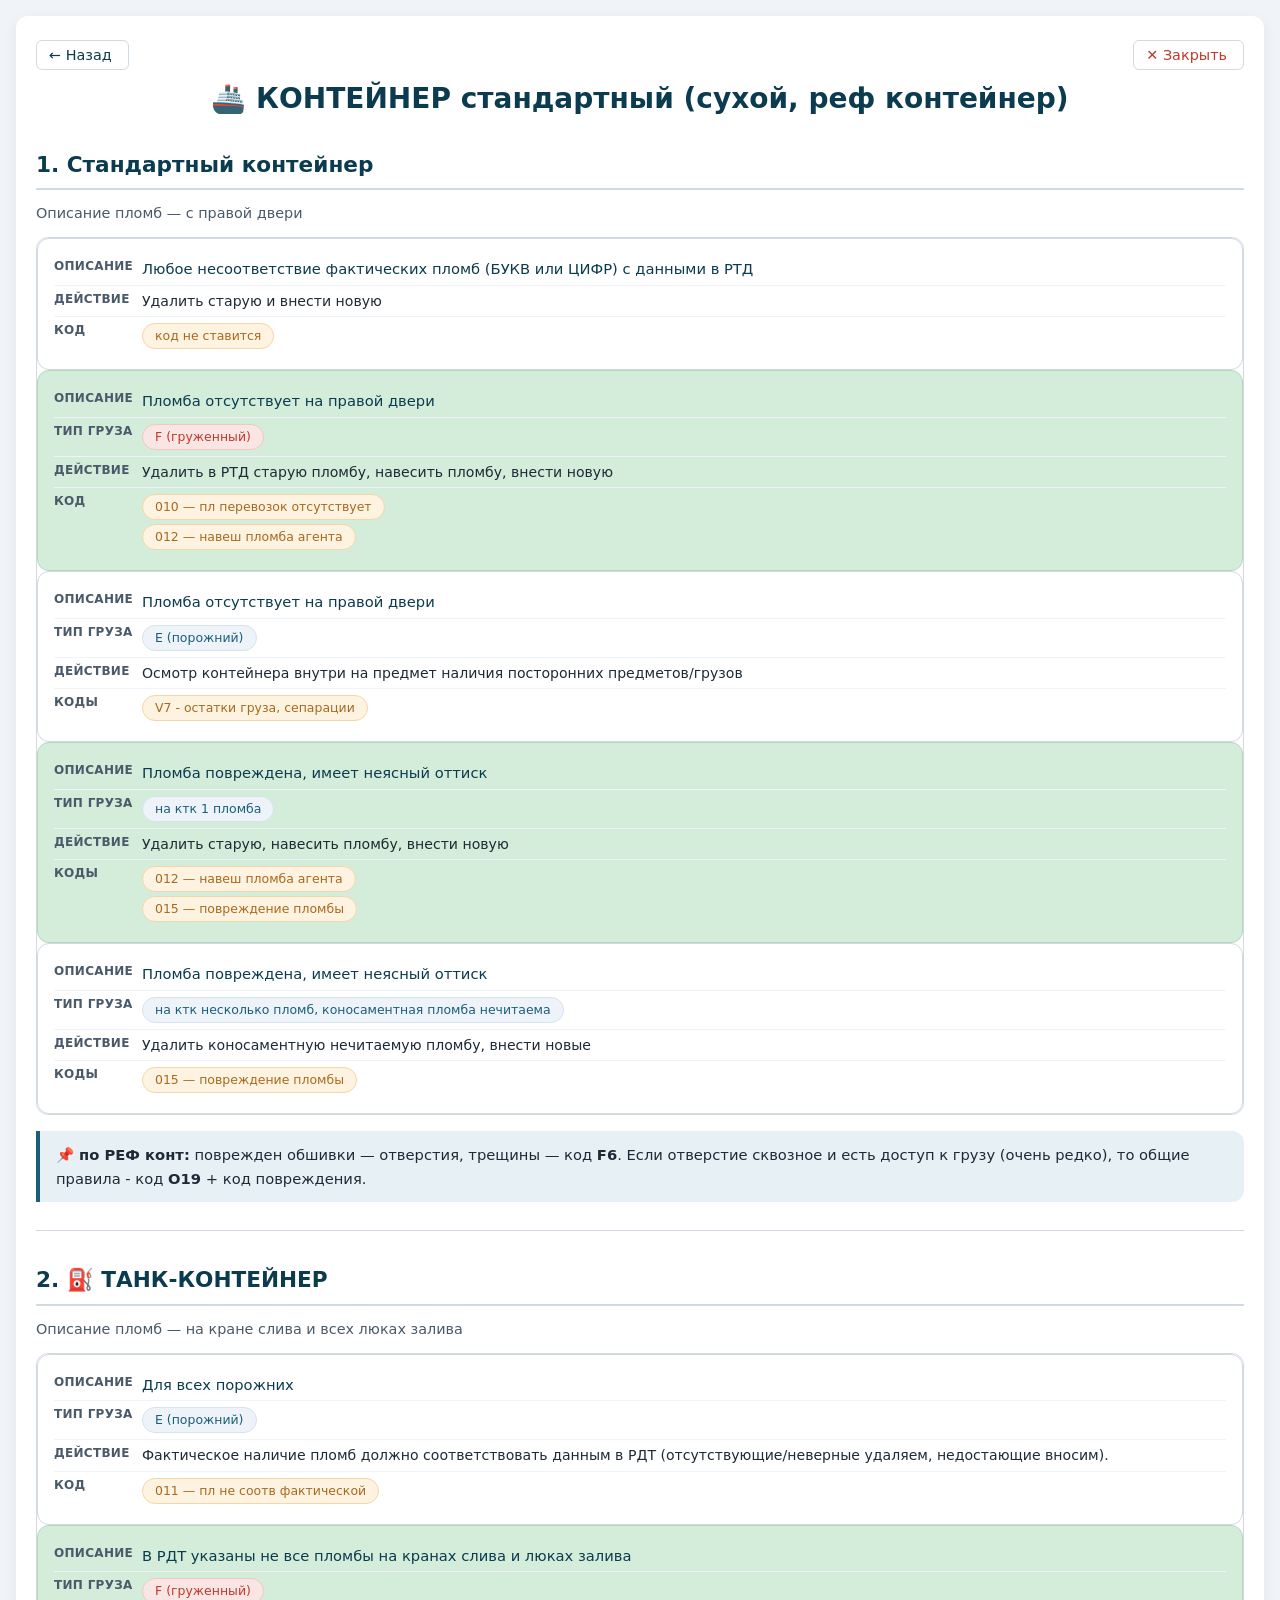
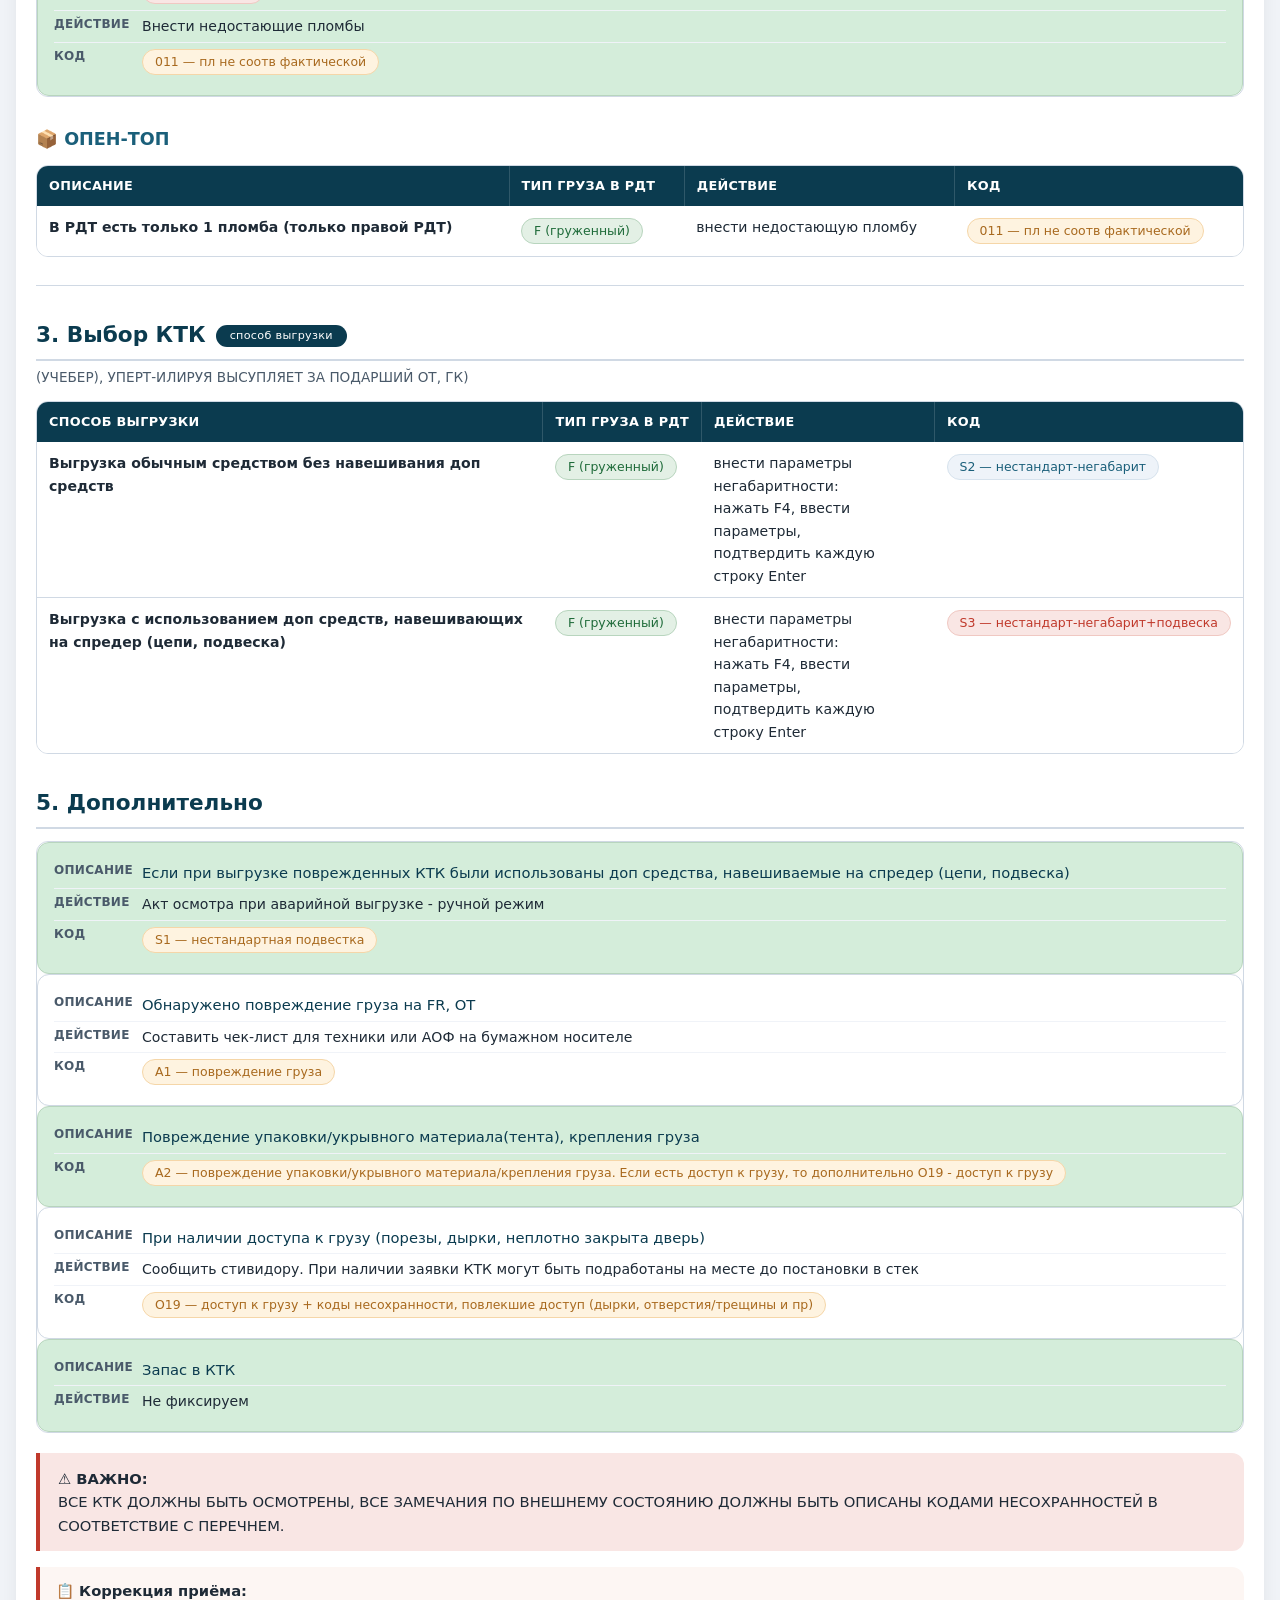
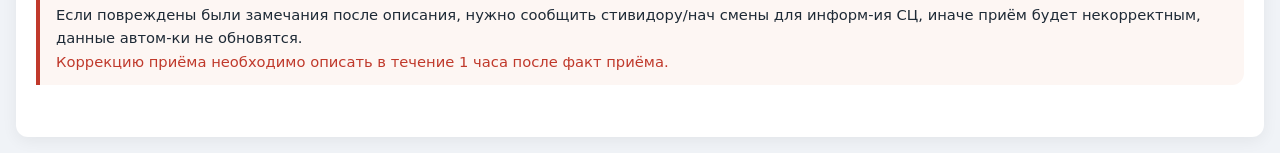
==== ktk_standart.html @ fd85969e "Add files via upload" ====
<!DOCTYPE html>
<html lang="ru">
<head>
    <meta charset="UTF-8" />
    <meta name="viewport" content="width=device-width, initial-scale=1.0, maximum-scale=5.0" />
    <title>Контейнер — проверка и описание</title>
    <style>
        :root {
            --primary: #0b3b4f;
            --primary-light: #1a5f7a;
            --primary-lighter: #e6f0f5;
            --accent: #c0392b;
            --accent-light: #f9e6e4;
            --bg: #f0f3f7;
            --card-bg: #ffffff;
            --text: #1e2a36;
            --text-muted: #4a5a6a;
            --border: #d0d9e4;
            --shadow: 0 4px 16px rgba(0, 0, 0, 0.06);
            --radius: 12px;
            --font: system-ui, -apple-system, 'Segoe UI', Roboto, 'Helvetica Neue', sans-serif;
        }

        * { box-sizing: border-box; margin: 0; padding: 0; }
        html { font-size: 16px; -webkit-text-size-adjust: 100%; }
        body {
            font-family: var(--font);
            background: var(--bg);
            color: var(--text);
            padding: 16px;
            line-height: 1.6;
            min-height: 100vh;
            display: flex;
            flex-direction: column;
            align-items: center;
        }
        .page {
            max-width: 1280px;
            width: 100%;
            background: var(--card-bg);
            border-radius: var(--radius);
            box-shadow: var(--shadow);
            padding: 24px 20px 32px;
            position: relative;
        }

        /* ===== Добавлено: стили для верхней панели с кнопками ===== */
        .top-bar {
            display: flex;
            justify-content: space-between;
            align-items: center;
            margin-bottom: 12px;
        }
        .top-bar .nav-button {
            display: inline-flex;
            align-items: center;
            gap: 6px;
            background: none;
            border: 1px solid var(--border);
            border-radius: 6px;
            padding: 6px 16px 6px 12px;
            cursor: pointer;
            font-size: 0.9rem;
            font-weight: 500;
            color: var(--primary);
            transition: background 0.2s, border-color 0.2s;
            text-decoration: none;
            font-family: var(--font);
        }
        .top-bar .nav-button:hover {
            background: var(--primary-lighter);
            border-color: var(--primary-light);
        }
        .top-bar .nav-button:active {
            background: #d0e0ea;
        }
        .top-bar .nav-button.close-btn {
            color: var(--accent);
        }
        .top-bar .nav-button.close-btn:hover {
            background: var(--accent-light);
            border-color: var(--accent);
        }
        /* ===== Конец добавленного ===== */

        h1 {
            font-size: 1.75rem;
            font-weight: 700;
            color: var(--primary);
            margin: 0 0 4px 0;
            line-height: 1.2;
        }
        .subhead {
            font-size: 0.95rem;
            color: var(--text-muted);
            border-bottom: 2px solid var(--border);
            padding-bottom: 14px;
            margin-bottom: 24px;
            display: flex;
            flex-wrap: wrap;
            justify-content: space-between;
            align-items: center;
            gap: 8px;
        }
        .subhead small {
            font-size: 0.8rem;
            background: var(--primary-lighter);
            padding: 4px 14px;
            border-radius: 20px;
            color: var(--primary-light);
            font-weight: 500;
        }
        h2 {
            font-size: 1.35rem;
            font-weight: 600;
            color: var(--primary);
            margin: 32px 0 12px 0;
            padding-bottom: 6px;
            border-bottom: 2px solid var(--border);
            display: flex;
            align-items: center;
            gap: 10px;
            flex-wrap: wrap;
        }
        h2 .badge {
            font-size: 0.7rem;
            font-weight: 500;
            background: var(--primary);
            color: #fff;
            padding: 2px 14px;
            border-radius: 30px;
            letter-spacing: 0.3px;
        }
        h3 {
            font-size: 1.1rem;
            font-weight: 600;
            color: var(--primary-light);
            margin: 24px 0 10px 0;
        }
        .note-block {
            background: var(--primary-lighter);
            border-left: 4px solid var(--primary-light);
            padding: 12px 16px;
            border-radius: 0 var(--radius) var(--radius) 0;
            margin: 16px 0 20px 0;
            font-size: 0.92rem;
        }
        .alert-block {
            background: var(--accent-light);
            border-left: 4px solid var(--accent);
            padding: 14px 18px;
            border-radius: 0 var(--radius) var(--radius) 0;
            margin: 20px 0 8px 0;
            font-size: 0.92rem;
        }
        .table-wrap {
            overflow-x: auto;
            margin: 12px 0 8px 0;
            border-radius: var(--radius);
            border: 1px solid var(--border);
            background: #fff;
        }
        table {
            width: 100%;
            border-collapse: collapse;
            font-size: 0.88rem;
            min-width: 600px;
        }
        thead th {
            background: var(--primary);
            color: #fff;
            font-weight: 600;
            padding: 10px 12px;
            text-align: left;
            white-space: nowrap;
            font-size: 0.8rem;
            letter-spacing: 0.3px;
            text-transform: uppercase;
        }
        thead th:not(:last-child) {
            border-right: 1px solid rgba(255,255,255,0.15);
        }
        tbody td {
            padding: 10px 12px;
            border-bottom: 1px solid var(--border);
            vertical-align: top;
            background: #fff;
        }
        tbody tr:last-child td { border-bottom: none; }
        tbody tr:hover td { background: #f8faff; }

        /* Выделение строки */
        tbody tr.row-yellow td {
            background-color: #ffebb8;
        }
        tbody tr.row-yellow:hover td {
            background-color: #ffebb8;
        }
		
		/* Выделение строки */
        tbody tr.row-red td {
            background-color: #AFEEEE;
        }
        tbody tr.row-red:hover td {
            background-color: #AFEEEE;
        }

        .code-tag {
            display: inline-block;
            background: #eef3f9;
            padding: 2px 12px;
            border-radius: 20px;
            font-size: 0.78rem;
            font-weight: 500;
            color: var(--primary-light);
            border: 1px solid #d6e2ed;
            margin: 2px 0;
            white-space: nowrap;
        }
        .code-tag.warn {
            background: #fef3e0;
            border-color: #f5d6a8;
            color: #a8691e;
        }
        .code-tag.danger {
            background: var(--accent-light);
            border-color: #f0c8c2;
            color: var(--accent);
        }
        .code-tag.success {
            background: #e3f0e5;
            border-color: #b8d5be;
            color: #1f6b3a;
        }

        /* Мобильные карточки (скрыты на десктопе) */
        .mobile-cards {
            display: none;
            margin: 8px 0 12px 0;
            gap: 12px;
            flex-direction: column;
        }
        .mobile-card {
            background: #fff;
            border: 1px solid var(--border);
            border-radius: var(--radius);
            padding: 14px 16px;
            box-shadow: 0 2px 6px rgba(0,0,0,0.02);
        }
        .mobile-card .mc-row {
            display: flex;
            flex-wrap: wrap;
            padding: 4px 0;
            border-bottom: 1px solid #f0f3f8;
            gap: 4px 8px;
        }
        .mobile-card .mc-row:last-child { border-bottom: none; }
        .mobile-card .mc-label {
            font-weight: 600;
            font-size: 0.75rem;
            text-transform: uppercase;
            letter-spacing: 0.3px;
            color: var(--text-muted);
            min-width: 80px;
            flex-shrink: 0;
        }
        .mobile-card .mc-value {
            font-size: 0.88rem;
            color: var(--text);
            flex: 1;
        }
        .mobile-card .mc-value .code-tag {
            margin: 2px 0;
        }
        .mobile-card .mc-desc {
            font-weight: 500;
            color: var(--primary);
            font-size: 0.92rem;
        }

        /* Выделение карточки */
        .mobile-card.highlight-card {
            background-color: #d4edda;
            border-color: #b8d5be;
        }

        .checklist {
            list-style: none;
            padding: 0;
            margin: 12px 0 16px 0;
            display: flex;
            flex-direction: column;
            gap: 6px;
        }
        .checklist li {
            padding: 8px 14px 8px 36px;
            background: #f9fafc;
            border-radius: 8px;
            position: relative;
            border: 1px solid #edf0f5;
            font-size: 0.9rem;
        }
        .checklist li::before {
            content: "•";
            position: absolute;
            left: 14px;
            top: 8px;
            color: var(--primary-light);
            font-size: 1.2rem;
            font-weight: 700;
        }
        .checklist li .muted { color: var(--text-muted); font-size: 0.85rem; }
        .checklist li .highlight { background: #fef9e7; padding: 0 6px; border-radius: 4px; font-weight: 500; }

        .divider {
            height: 1px;
            background: var(--border);
            margin: 28px 0 18px 0;
        }
        .text-muted { color: var(--text-muted); }
        .text-sm { font-size: 0.85rem; }

        @media (max-width: 820px) {
            .page { padding: 16px 12px 24px; }
            h1 { font-size: 1.45rem; }
            h2 { font-size: 1.15rem; }
            h3 { font-size: 1rem; }
            .table-wrap { display: none; }
            .mobile-cards { display: flex; }
            .subhead { flex-direction: column; align-items: flex-start; }
            .subhead small { font-size: 0.7rem; }
            .top-bar .nav-button { font-size: 0.8rem; padding: 4px 12px 4px 10px; }
        }
        @media (max-width: 480px) {
            body { padding: 8px; }
            .page { padding: 12px 8px 18px; border-radius: 8px; }
            h1 { font-size: 1.2rem; }
            h2 { font-size: 1rem; }
            .mobile-card { padding: 12px; }
            .mobile-card .mc-label { min-width: 70px; font-size: 0.65rem; }
            .mobile-card .mc-value { font-size: 0.82rem; }
            .checklist li { font-size: 0.82rem; padding: 6px 10px 6px 30px; }
            .top-bar .nav-button { font-size: 0.7rem; padding: 3px 8px; }
        }
        @media (min-width: 821px) {
            .mobile-cards { display: none !important; }
            .table-wrap { display: block !important; }
        }
        @media print {
            body { background: #fff; padding: 0.2in; }
            .page { box-shadow: none; padding: 0; border-radius: 0; }
            .table-wrap { border: 1px solid #ccc; }
            thead th { background: #1a3a4a !important; color: #fff !important; -webkit-print-color-adjust: exact; print-color-adjust: exact; }
            tbody tr:hover td { background: #fff !important; }
            .mobile-cards { display: none !important; }
            .table-wrap { display: block !important; }
            .top-bar { display: none !important; } /* скрываем панель при печати */
        }
    </style>
</head>
<body>

<div class="page">

    <!-- ===== Добавлено: панель с кнопками "Назад" и "Закрыть" ===== -->
    <div class="top-bar">
        <button class="nav-button" onclick="history.back()" title="Вернуться на предыдущую страницу">
            ← Назад
        </button>
        <button class="nav-button close-btn" onclick="window.close()" title="Закрыть страницу">
            ✕ Закрыть
        </button>
    </div>

    <center><h1>🚢 КОНТЕЙНЕР стандартный (сухой, реф контейнер) <br /></h1></center>
    

    <!-- ===== 1. Стандартный контейнер ===== -->
    <h2>1. Стандартный контейнер </h2>
    <p style="font-size:0.9rem;color:var(--text-muted);margin-bottom:8px;">Описание пломб — с правой двери</p>	
    <div>
        <!-- Desktop Table -->
       		
		 <div class="table-wrap">
            <!-- Выделенная карточка -->
			<div class="mobile-card">
                <div class="mc-row"><span class="mc-label">Описание</span><span class="mc-value mc-desc">Любое несоответствие фактических пломб (БУКВ или ЦИФР) с данными в РТД</span></div>
                <div class="mc-row"><span class="mc-label">Действие</span><span class="mc-value">Удалить старую и внести новую</span></div>
                <div class="mc-row"><span class="mc-label">Код</span><span class="mc-value"><span class="code-tag warn">код не ставится</span></span></div>
            </div>
			
            <div class="mobile-card highlight-card">
                <div class="mc-row"><span class="mc-label">Описание</span><span class="mc-value mc-desc">Пломба отсутствует на правой двери</span></div>
                <div class="mc-row"><span class="mc-label">тип груза</span><span class="mc-value"><span class="code-tag danger">F (груженный)</span></span></div>
                <div class="mc-row"><span class="mc-label">Действие</span><span class="mc-value">Удалить в РТД старую пломбу, навесить пломбу, внести новую</span></div>
                <div class="mc-row"><span class="mc-label">Код</span><span class="mc-value"><span class="code-tag warn">010 — пл перевозок отсутствует</span><br /><span class="code-tag warn">012 — навеш пломба агента</span></span></div>
            </div>
			
            <div class="mobile-card">
                <div class="mc-row"><span class="mc-label">Описание</span><span class="mc-value mc-desc">Пломба отсутствует на правой двери</span></div>
                <div class="mc-row"><span class="mc-label">тип груза</span><span class="mc-value"><span class="code-tag">Е (порожний)</span></span></div>
                <div class="mc-row"><span class="mc-label">Действие</span><span class="mc-value">Осмотр контейнера внутри на предмет наличия посторонних предметов/грузов</span></div>
                <div class="mc-row"><span class="mc-label">Коды</span><span class="mc-value"><span class="code-tag warn">V7 - остатки груза, сепарации</span></span></div>
            </div>
			
            <div class="mobile-card highlight-card">
                <div class="mc-row"><span class="mc-label">Описание</span><span class="mc-value mc-desc">Пломба повреждена, имеет неясный оттиск</span></div>
                <div class="mc-row"><span class="mc-label">тип груза</span><span class="mc-value"><span class="code-tag">на ктк 1 пломба</span></span></div>
                <div class="mc-row"><span class="mc-label">Действие</span><span class="mc-value">Удалить старую, навесить пломбу, внести новую</span></div>
                <div class="mc-row"><span class="mc-label">Коды</span><span class="mc-value"><span class="code-tag warn">012 — навеш пломба агента</span><br /><span class="code-tag warn">015 — повреждение пломбы</span></span></div>
            </div>
			
			 <div class="mobile-card">
                <div class="mc-row"><span class="mc-label">Описание</span><span class="mc-value mc-desc">Пломба повреждена, имеет неясный оттиск</span></div>
                <div class="mc-row"><span class="mc-label">тип груза</span><span class="mc-value"><span class="code-tag">на ктк несколько пломб, коносаментная пломба нечитаема</span></span></div>
                <div class="mc-row"><span class="mc-label">Действие</span><span class="mc-value">Удалить коносаментную нечитаемую пломбу, внести новые</span></div>
                <div class="mc-row"><span class="mc-label">Коды</span><span class="mc-value"><span class="code-tag warn">015 — повреждение пломбы</span></span></div>
            </div>
        </div>
    

        <!-- Mobile Cards -->
        <div class="mobile-cards">
            <!-- Выделенная карточка -->
			<div class="mobile-card">
                <div class="mc-row"><span class="mc-label">Описание</span><span class="mc-value mc-desc">Любое несоответствие фактических пломб (БУКВ или ЦИФР) с данными в РТД</span></div>
                <div class="mc-row"><span class="mc-label">Действие</span><span class="mc-value">Удалить старую и внести новую</span></div>
                <div class="mc-row"><span class="mc-label">Код</span><span class="mc-value"><span class="code-tag warn">код не ставится</span></span></div>
            </div>
			
            <div class="mobile-card highlight-card">
                <div class="mc-row"><span class="mc-label">Описание</span><span class="mc-value mc-desc">Пломба отсутствует на правой двери</span></div>
                <div class="mc-row"><span class="mc-label">тип груза</span><span class="mc-value"><span class="code-tag danger">F (груженный)</span></span></div>
                <div class="mc-row"><span class="mc-label">Действие</span><span class="mc-value">Удалить в РТД старую пломбу, навесить пломбу, внести новую</span></div>
                <div class="mc-row"><span class="mc-label">Код</span><span class="mc-value"><span class="code-tag warn">010 — пл перевозок отсутствует</span><br /><span class="code-tag warn">012 — навеш пломба агента</span></span></div>
            </div>
			
            <div class="mobile-card">
                <div class="mc-row"><span class="mc-label">Описание</span><span class="mc-value mc-desc">Пломба отсутствует на правой двери</span></div>
                <div class="mc-row"><span class="mc-label">тип груза</span><span class="mc-value"><span class="code-tag">Е (порожний)</span></span></div>
                <div class="mc-row"><span class="mc-label">Действие</span><span class="mc-value">Осмотр контейнера внутри на предмет наличия посторонних предметов/грузов</span></div>
                <div class="mc-row"><span class="mc-label">Коды</span><span class="mc-value"><span class="code-tag warn">V7 - остатки груза, сепарации</span></span></div>
            </div>
			
            <div class="mobile-card highlight-card">
                <div class="mc-row"><span class="mc-label">Описание</span><span class="mc-value mc-desc">Пломба повреждена, имеет неясный оттиск</span></div>
                <div class="mc-row"><span class="mc-label">тип груза</span><span class="mc-value"><span class="code-tag">на ктк 1 пломба</span></span></div>
                <div class="mc-row"><span class="mc-label">Действие</span><span class="mc-value">Удалить старую, навесить пломбу, внести новую</span></div>
                <div class="mc-row"><span class="mc-label">Коды</span><span class="mc-value"><span class="code-tag warn">012 — навеш пломба агента</span><br /><span class="code-tag warn">015 — повреждение пломбы</span></span></div>
            </div>
			
			 <div class="mobile-card">
                <div class="mc-row"><span class="mc-label">Описание</span><span class="mc-value mc-desc">Пломба повреждена, имеет неясный оттиск</span></div>
                <div class="mc-row"><span class="mc-label">тип груза</span><span class="mc-value"><span class="code-tag">на ктк несколько пломб, коносаментная пломба нечитаема</span></span></div>
                <div class="mc-row"><span class="mc-label">Действие</span><span class="mc-value">Удалить коносаментную нечитаемую пломбу, внести новые</span></div>
                <div class="mc-row"><span class="mc-label">Коды</span><span class="mc-value"><span class="code-tag warn">015 — повреждение пломбы</span></span></div>
            </div>
        </div>
    </div>

    <div class="note-block">
        <strong>📌 по РЕФ конт:</strong> поврежден обшивки — отверстия, трещины — код <strong>F6</strong>. Если отверстие сквозное и есть доступ к грузу (очень редко), то общие правила - код <strong>О19</strong> + код повреждения.
    </div>

    <div class="divider"></div>

 
 
   <h2>2. ⛽ ТАНК-КОНТЕЙНЕР </h2>
    <p style="font-size:0.9rem;color:var(--text-muted);margin-bottom:8px;">Описание пломб — на кране слива и всех люках залива</p>
	
	<div>
	 
 
        <div class="table-wrap">
	    <!-- Выделенная карточка -->
			<div class="mobile-card">
                <div class="mc-row"><span class="mc-label">Описание</span><span class="mc-value mc-desc">Для всех порожних</span></div>
				<div class="mc-row"><span class="mc-label">тип груза</span><span class="mc-value"><span class="code-tag">Е (порожний)</span></span></div>
                <div class="mc-row"><span class="mc-label">Действие</span><span class="mc-value">Фактическое наличие пломб должно соответствовать данным в РДТ (отсутствующие/неверные удаляем, недостающие вносим).</span></div>
                <div class="mc-row"><span class="mc-label">Код</span><span class="mc-value"><span class="code-tag warn">011 — пл не соотв фактической</span></span></div>
            </div>
			
            <div class="mobile-card highlight-card">
                <div class="mc-row"><span class="mc-label">Описание</span><span class="mc-value mc-desc">В РДТ указаны не все пломбы на кранах слива и люках залива</span></div>
                <div class="mc-row"><span class="mc-label">тип груза</span><span class="mc-value"><span class="code-tag danger">F (груженный)</span></span></div>
                <div class="mc-row"><span class="mc-label">Действие</span><span class="mc-value">Внести недостающие пломбы</span></div>
                <div class="mc-row"><span class="mc-label">Код</span><span class="mc-value"><span class="code-tag warn">011 — пл не соотв фактической</span><br /></div>
            </div>
	
	     </div>
	

        <div class="mobile-cards">
            <!-- Выделенная карточка -->
			<div class="mobile-card">
                <div class="mc-row"><span class="mc-label">Описание</span><span class="mc-value mc-desc">Для всех порожних</span></div>
				<div class="mc-row"><span class="mc-label">тип груза</span><span class="mc-value"><span class="code-tag">Е (порожний)</span></span></div>
                <div class="mc-row"><span class="mc-label">Действие</span><span class="mc-value">Фактическое наличие пломб должно соответствовать данным в РДТ (отсутствующие/неверные удаляем, недостающие вносим).</span></div>
                <div class="mc-row"><span class="mc-label">Код</span><span class="mc-value"><span class="code-tag warn">011 — пл не соотв фактической</span></span></div>
            </div>
			
            <div class="mobile-card highlight-card">
                <div class="mc-row"><span class="mc-label">Описание</span><span class="mc-value mc-desc">В РДТ указаны не все пломбы на кранах слива и люках залива</span></div>
                <div class="mc-row"><span class="mc-label">тип груза</span><span class="mc-value"><span class="code-tag danger">F (груженный)</span></span></div>
                <div class="mc-row"><span class="mc-label">Действие</span><span class="mc-value">Внести недостающие пломбы</span></div>
                <div class="mc-row"><span class="mc-label">Код</span><span class="mc-value"><span class="code-tag warn">011 — пл не соотв фактической</span><br /></div>
            </div>
	    </div>
    </div>	
	
	
	
	
	
	
	
	
	
	
	

    <h3 style="margin-top:28px;">📦 ОПЕН-ТОП</h3>

    <div class="table-wrap">
        <table>
            <thead>
                <tr>
                    <th>Описание</th>
                    <th>тип груза в РДТ</th>
                    <th>Действие</th>
                    <th>Код</th>
                </tr>
            </thead>
            <tbody>
                <tr>
                    <td><strong>В РДТ есть только 1 пломба (только правой РДТ)</strong></td>
                    <td><span class="code-tag success">F (груженный)</span></td>
                    <td>внести недостающую пломбу</td>
                    <td><span class="code-tag warn">011 — пл не соотв фактической</span></td>
                </tr>
            </tbody>
        </table>
    </div>

    <div class="mobile-cards">
        <div class="mobile-card">
            <div class="mc-row"><span class="mc-label">Описание</span><span class="mc-value mc-desc">В РДТ есть только 1 пломба (только правой РДТ)</span></div>
            <div class="mc-row"><span class="mc-label">тип груза</span><span class="mc-value"><span class="code-tag success">F (груженный)</span></span></div>
            <div class="mc-row"><span class="mc-label">Действие</span><span class="mc-value">внести недостающую пломбу</span></div>
            <div class="mc-row"><span class="mc-label">Код</span><span class="mc-value"><span class="code-tag warn">011 — пл не соотв фактической</span></span></div>
        </div>
    </div>









    <div class="divider"></div>

    <!-- ===== 3. Выбор КТК ===== -->
    <h2>3. Выбор КТК <span class="badge">способ выгрузки</span></h2>
    <p style="font-size:0.85rem;color:var(--text-muted);margin:-6px 0 12px 0;">(УЧЕБЕР), УПЕРТ-ИЛИРУЯ ВЫСУПЛЯЕТ ЗА ПОДАРШИЙ ОТ, ГК)</p>

    <div class="table-wrap">
        <table>
            <thead>
                <tr>
                    <th>Способ выгрузки</th>
                    <th>тип груза в РДТ</th>
                    <th>Действие</th>
                    <th>Код</th>
                </tr>
            </thead>
            <tbody>
                <tr>
                    <td><strong>Выгрузка обычным средством без навешивания доп средств</strong></td>
                    <td><span class="code-tag success">F (груженный)</span></td>
                    <td>внести параметры негабаритности:<br />нажать F4, ввести параметры,<br />подтвердить каждую строку Enter</td>
                    <td><span class="code-tag">S2 — нестандарт-негабарит</span></td>
                </tr>
                <tr>
                    <td><strong>Выгрузка с использованием доп средств, навешивающих на спредер (цепи, подвеска)</strong></td>
                    <td><span class="code-tag success">F (груженный)</span></td>
                    <td>внести параметры негабаритности:<br />нажать F4, ввести параметры,<br />подтвердить каждую строку Enter</td>
                    <td><span class="code-tag danger">S3 — нестандарт-негабарит+подвеска</span></td>
                </tr>
            </tbody>
        </table>
    </div>

    <div class="mobile-cards">
        <div class="mobile-card">
            <div class="mc-row"><span class="mc-label">Способ</span><span class="mc-value mc-desc">Выгрузка обычным средством без навешивания доп средств</span></div>
            <div class="mc-row"><span class="mc-label">тип груза</span><span class="mc-value"><span class="code-tag success">F (груженный)</span></span></div>
            <div class="mc-row"><span class="mc-label">Действие</span><span class="mc-value">внести параметры негабаритности:<br />нажать F4, ввести параметры,<br />подтвердить каждую строку Enter</span></div>
            <div class="mc-row"><span class="mc-label">Код</span><span class="mc-value"><span class="code-tag">S2 — нестандарт-негабарит</span></span></div>
        </div>
        <div class="mobile-card">
            <div class="mc-row"><span class="mc-label">Способ</span><span class="mc-value mc-desc">Выгрузка с использованием доп средств, навешивающих на спредер (цепи, подвеска)</span></div>
            <div class="mc-row"><span class="mc-label">тип груза</span><span class="mc-value"><span class="code-tag success">F (груженный)</span></span></div>
            <div class="mc-row"><span class="mc-label">Действие</span><span class="mc-value">внести параметры негабаритности:<br />нажать F4, ввести параметры,<br />подтвердить каждую строку Enter</span></div>
            <div class="mc-row"><span class="mc-label">Код</span><span class="mc-value"><span class="code-tag danger">S3 — нестандарт-негабарит+подвеска</span></span></div>
        </div>
    </div>

   
	
	
	
	 <h2>5. Дополнительно </h2>
   
	
	<div>
	 
 
        <div class="table-wrap">
	    <!-- Выделенная карточка -->
			<div class="mobile-card highlight-card">
                <div class="mc-row"><span class="mc-label">Описание</span><span class="mc-value mc-desc">Если при выгрузке поврежденных КТК были использованы доп средства, навешиваемые на спредер (цепи, подвеска)</span></div>
				<div class="mc-row"><span class="mc-label">Действие</span><span class="mc-value">Акт осмотра при аварийной выгрузке - ручной режим</span></div>
                <div class="mc-row"><span class="mc-label">Код</span><span class="mc-value"><span class="code-tag warn">S1 — нестандартная подвестка</span></span></div>
            </div>
			
            <div class="mobile-card">
                <div class="mc-row"><span class="mc-label">Описание</span><span class="mc-value mc-desc">Обнаружено повреждение груза на FR, OT</span></div>                
                <div class="mc-row"><span class="mc-label">Действие</span><span class="mc-value">Составить чек-лист для техники или АОФ на бумажном носителе</span></div>
                <div class="mc-row"><span class="mc-label">Код</span><span class="mc-value"><span class="code-tag warn">А1 — повреждение груза</span><br /></div>
            </div>
			
			<div class="mobile-card highlight-card">
                <div class="mc-row"><span class="mc-label">Описание</span><span class="mc-value mc-desc">Повреждение упаковки/укрывного материала(тента), крепления груза</span></div>
				<div class="mc-row"><span class="mc-label">Код</span><span class="mc-value"><span class="code-tag warn">А2 — повреждение упаковки/укрывного материала/крепления груза. Если есть доступ к грузу, то дополнительно О19 - доступ к грузу</span></span></div>
            </div>
			
			<div class="mobile-card">
                <div class="mc-row"><span class="mc-label">Описание</span><span class="mc-value mc-desc">При наличии доступа к грузу (порезы, дырки, неплотно закрыта дверь)</span></div>
				 <div class="mc-row"><span class="mc-label">Действие</span><span class="mc-value">Сообщить стивидору. При наличии заявки КТК могут быть подработаны на месте до постановки в стек </span></div>
				<div class="mc-row"><span class="mc-label">Код</span><span class="mc-value"><span class="code-tag warn">О19 — доступ к грузу + коды несохранности, повлекшие доступ (дырки, отверстия/трещины и пр)  </span></span></div>
            </div>
			
			<div class="mobile-card highlight-card">
                <div class="mc-row"><span class="mc-label">Описание</span><span class="mc-value mc-desc">Запас в КТК</span></div>
				<div class="mc-row"><span class="mc-label">Действие</span><span class="mc-value">Не фиксируем</span></div>
              </div>
	
	     </div>
	

        <div class="mobile-cards">
             <!-- Выделенная карточка -->
			<div class="mobile-card highlight-card">
                <div class="mc-row"><span class="mc-label">Описание</span><span class="mc-value mc-desc">Если при выгрузке поврежденных КТК были использованы доп средства, навешиваемые на спредер (цепи, подвеска)</span></div>
				<div class="mc-row"><span class="mc-label">Действие</span><span class="mc-value">Акт осмотра при аварийной выгрузке - ручной режим</span></div>
                <div class="mc-row"><span class="mc-label">Код</span><span class="mc-value"><span class="code-tag warn">S1 — нестандартная подвестка</span></span></div>
            </div>
			
            <div class="mobile-card">
                <div class="mc-row"><span class="mc-label">Описание</span><span class="mc-value mc-desc">Обнаружено повреждение груза на FR, OT</span></div>                
                <div class="mc-row"><span class="mc-label">Действие</span><span class="mc-value">Составить чек-лист для техники или АОФ на бумажном носителе</span></div>
                <div class="mc-row"><span class="mc-label">Код</span><span class="mc-value"><span class="code-tag warn">А1 — повреждение груза</span><br /></div>
            </div>
			
			<div class="mobile-card highlight-card">
                <div class="mc-row"><span class="mc-label">Описание</span><span class="mc-value mc-desc">Повреждение упаковки/укрывного материала(тента), крепления груза</span></div>
				<div class="mc-row"><span class="mc-label">Код</span><span class="mc-value"><span class="code-tag warn">А2 — повреждение упаковки/укрывного материала/крепления груза. Если есть доступ к грузу, то дополнительно О19 - доступ к грузу</span></span></div>
            </div>
			
			<div class="mobile-card">
                <div class="mc-row"><span class="mc-label">Описание</span><span class="mc-value mc-desc">При наличии доступа к грузу (порезы, дырки, неплотно закрыта дверь)</span></div>
				 <div class="mc-row"><span class="mc-label">Действие</span><span class="mc-value">Сообщить стивидору. При наличии заявки КТК могут быть подработаны на месте до постановки в стек </span></div>
				<div class="mc-row"><span class="mc-label">Код</span><span class="mc-value"><span class="code-tag warn">О19 — доступ к грузу + коды несохранности, повлекшие доступ (дырки, отверстия/трещины и пр)  </span></span></div>
            </div>
			
			<div class="mobile-card highlight-card">
                <div class="mc-row"><span class="mc-label">Описание</span><span class="mc-value mc-desc">Запас в КТК</span></div>
				<div class="mc-row"><span class="mc-label">Действие</span><span class="mc-value">Не фиксируем</span></div>
              </div>
	
	     </div>
    </div>	
	
	

   
    <div class="alert-block">
        <strong>⚠️ ВАЖНО:</strong><br />
        ВСЕ КТК ДОЛЖНЫ БЫТЬ ОСМОТРЕНЫ, ВСЕ ЗАМЕЧАНИЯ ПО ВНЕШНЕМУ СОСТОЯНИЮ ДОЛЖНЫ БЫТЬ ОПИСАНЫ КОДАМИ НЕСОХРАННОСТЕЙ В СООТВЕТСТВИЕ С ПЕРЕЧНЕМ.
    </div>

    <div class="note-block" style="border-left-color:var(--accent);background:#fdf6f3;">
        <strong>📋 Коррекция приёма:</strong><br />
        Если повреждены были замечания после описания, нужно сообщить стивидору/нач смены для информ-ия СЦ, иначе приём будет некорректным, данные автом-ки не обновятся.<br />
        <span style="font-weight:500;color:var(--accent);">Коррекцию приёма необходимо описать в течение 1 часа после факт приёма.</span>
    </div>

   

</div>
<!-- /.page -->

</body>
</html>
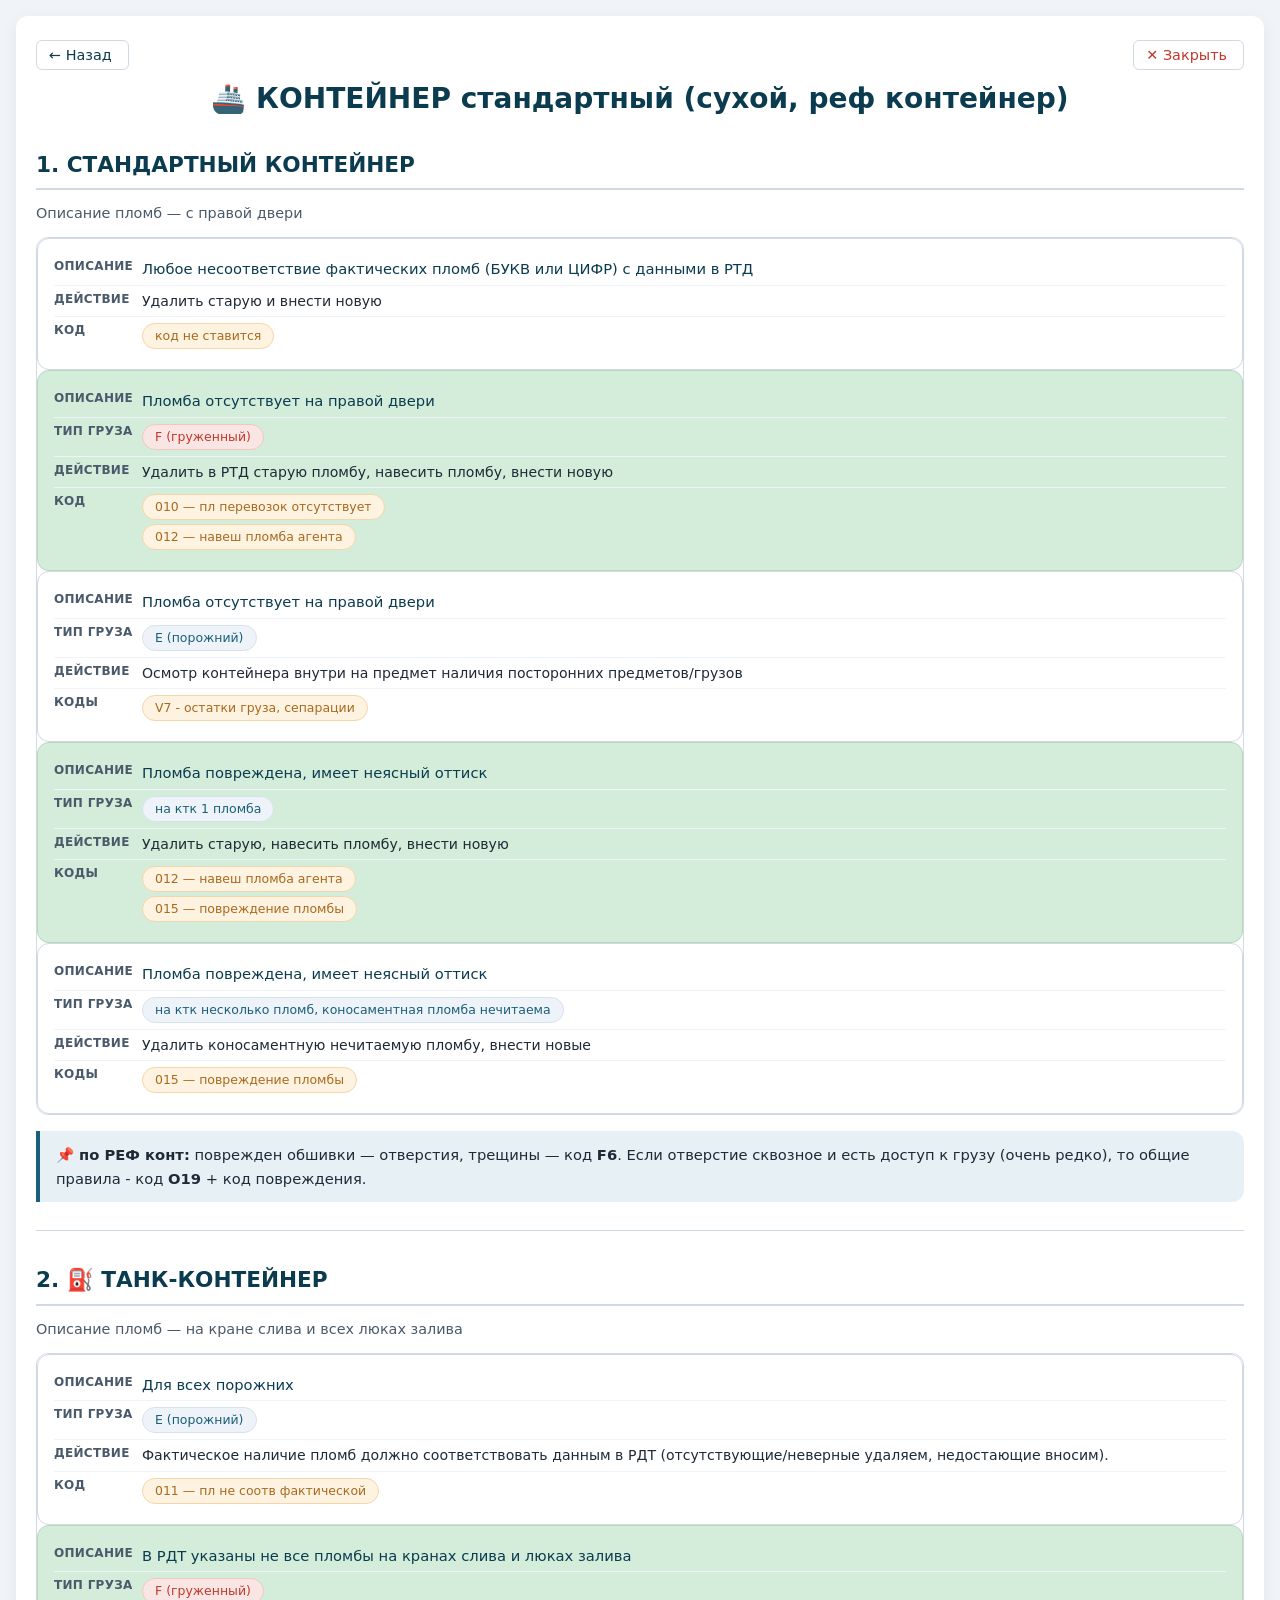
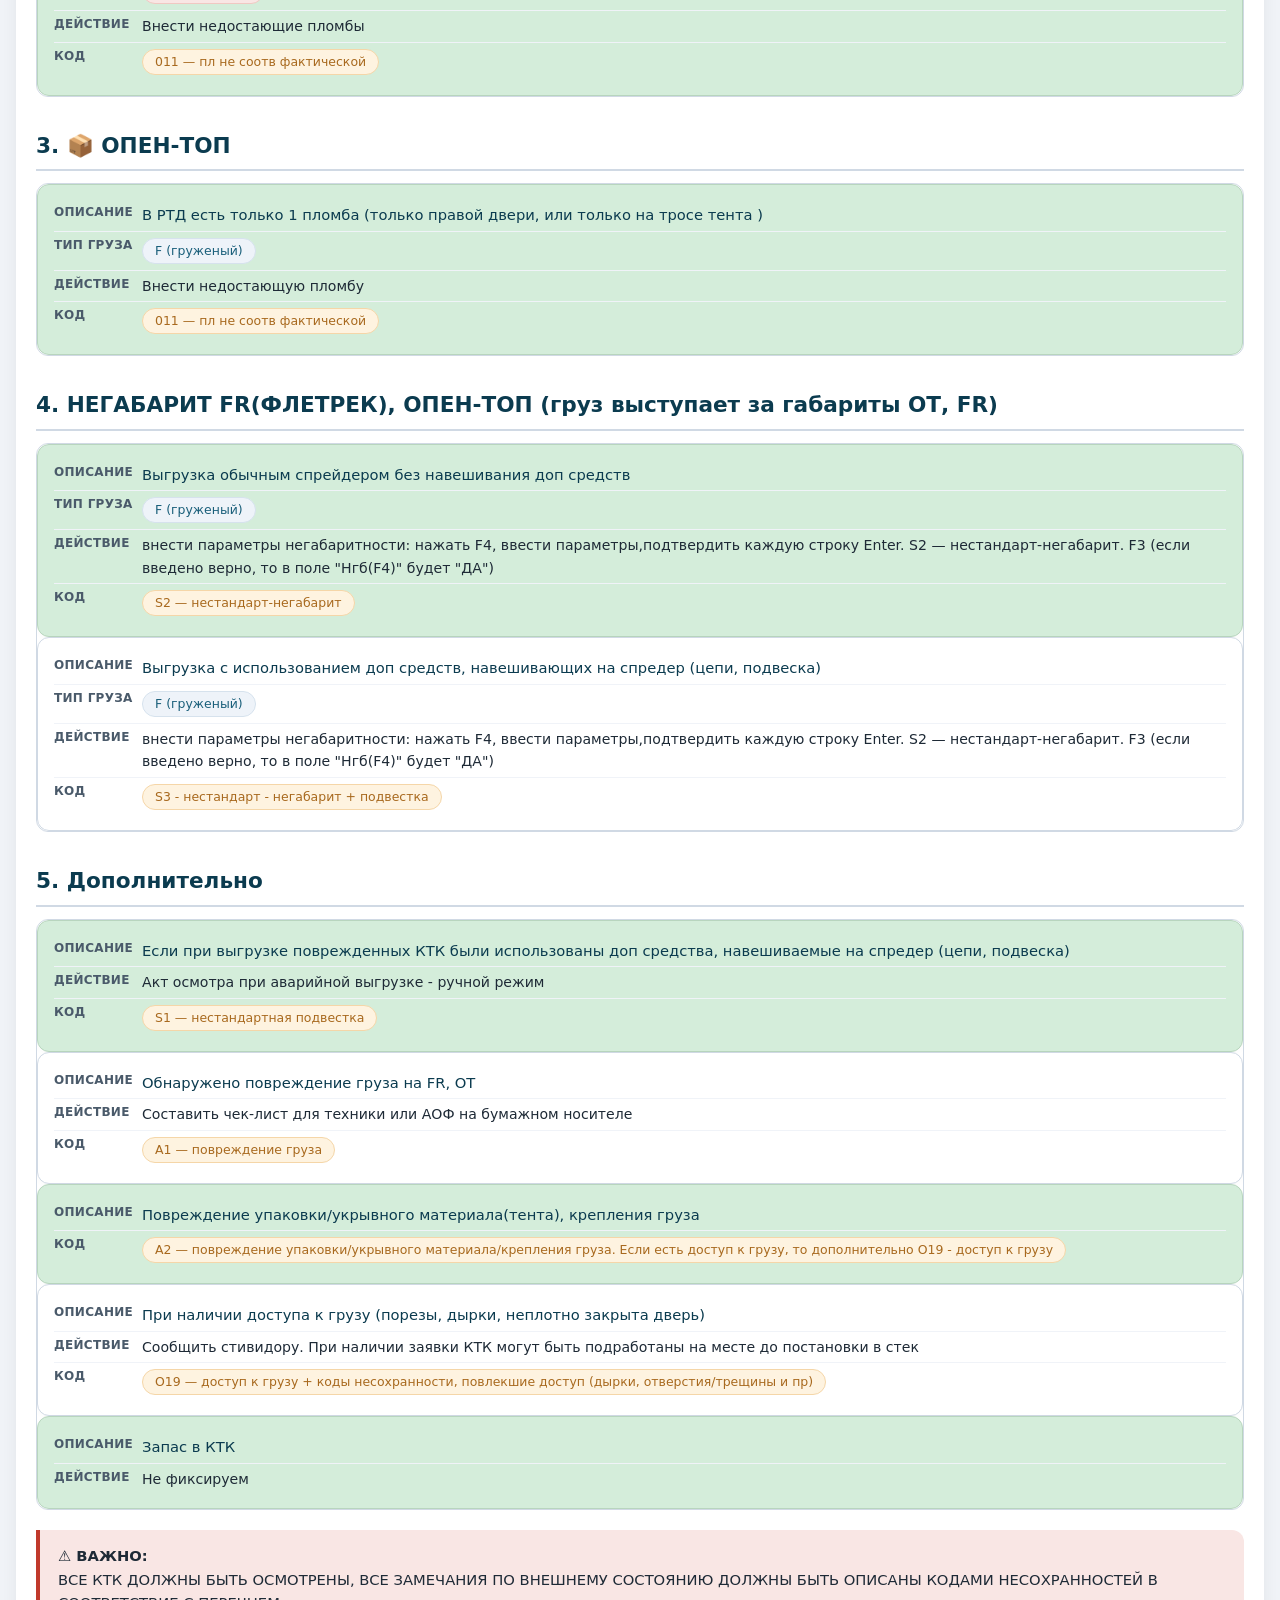
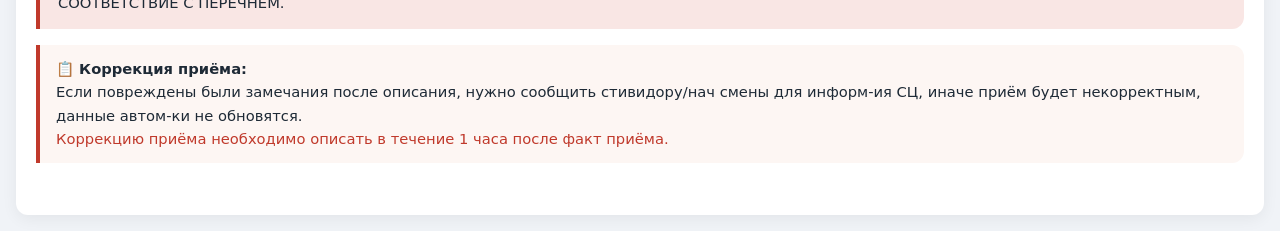
==== commit b8d753df: "Add files via upload" ====
--- a/ktk_standart.html
+++ b/ktk_standart.html
@@ -356,6 +356,19 @@
             .table-wrap { display: block !important; }
             .top-bar { display: none !important; } /* скрываем панель при печати */
         }
+		
+		
+		/* Перенос длинных текстов в code-tag на мобильных */
+		@media (max-width: 820px) {
+			.code-tag {
+			white-space: normal;          /* разрешить перенос строк */
+			word-wrap: break-word;        /* перенос длинных слов */
+			max-width: 100%;              /* не вылезать за родителя */
+			display: inline-block;        /* сохраняем поведение блока */
+		}
+}
+		
+		
     </style>
 </head>
 <body>
@@ -376,7 +389,9 @@
     
 
     <!-- ===== 1. Стандартный контейнер ===== -->
-    <h2>1. Стандартный контейнер </h2>
+	
+	
+    <h2>1. СТАНДАРТНЫЙ КОНТЕЙНЕР </h2>
     <p style="font-size:0.9rem;color:var(--text-muted);margin-bottom:8px;">Описание пломб — с правой двери</p>	
     <div>
         <!-- Desktop Table -->
@@ -511,104 +526,79 @@
 	
 	
 	
-	
-	
-	
-	
-	
-	
-	
-	
-
-    <h3 style="margin-top:28px;">📦 ОПЕН-ТОП</h3>
-
-    <div class="table-wrap">
-        <table>
-            <thead>
-                <tr>
-                    <th>Описание</th>
-                    <th>тип груза в РДТ</th>
-                    <th>Действие</th>
-                    <th>Код</th>
-                </tr>
-            </thead>
-            <tbody>
-                <tr>
-                    <td><strong>В РДТ есть только 1 пломба (только правой РДТ)</strong></td>
-                    <td><span class="code-tag success">F (груженный)</span></td>
-                    <td>внести недостающую пломбу</td>
-                    <td><span class="code-tag warn">011 — пл не соотв фактической</span></td>
-                </tr>
-            </tbody>
-        </table>
-    </div>
-
-    <div class="mobile-cards">
-        <div class="mobile-card">
-            <div class="mc-row"><span class="mc-label">Описание</span><span class="mc-value mc-desc">В РДТ есть только 1 пломба (только правой РДТ)</span></div>
-            <div class="mc-row"><span class="mc-label">тип груза</span><span class="mc-value"><span class="code-tag success">F (груженный)</span></span></div>
-            <div class="mc-row"><span class="mc-label">Действие</span><span class="mc-value">внести недостающую пломбу</span></div>
-            <div class="mc-row"><span class="mc-label">Код</span><span class="mc-value"><span class="code-tag warn">011 — пл не соотв фактической</span></span></div>
-        </div>
-    </div>
-
-
-
-
-
-
-
-
-
-    <div class="divider"></div>
-
-    <!-- ===== 3. Выбор КТК ===== -->
-    <h2>3. Выбор КТК <span class="badge">способ выгрузки</span></h2>
-    <p style="font-size:0.85rem;color:var(--text-muted);margin:-6px 0 12px 0;">(УЧЕБЕР), УПЕРТ-ИЛИРУЯ ВЫСУПЛЯЕТ ЗА ПОДАРШИЙ ОТ, ГК)</p>
-
-    <div class="table-wrap">
-        <table>
-            <thead>
-                <tr>
-                    <th>Способ выгрузки</th>
-                    <th>тип груза в РДТ</th>
-                    <th>Действие</th>
-                    <th>Код</th>
-                </tr>
-            </thead>
-            <tbody>
-                <tr>
-                    <td><strong>Выгрузка обычным средством без навешивания доп средств</strong></td>
-                    <td><span class="code-tag success">F (груженный)</span></td>
-                    <td>внести параметры негабаритности:<br />нажать F4, ввести параметры,<br />подтвердить каждую строку Enter</td>
-                    <td><span class="code-tag">S2 — нестандарт-негабарит</span></td>
-                </tr>
-                <tr>
-                    <td><strong>Выгрузка с использованием доп средств, навешивающих на спредер (цепи, подвеска)</strong></td>
-                    <td><span class="code-tag success">F (груженный)</span></td>
-                    <td>внести параметры негабаритности:<br />нажать F4, ввести параметры,<br />подтвердить каждую строку Enter</td>
-                    <td><span class="code-tag danger">S3 — нестандарт-негабарит+подвеска</span></td>
-                </tr>
-            </tbody>
-        </table>
-    </div>
-
-    <div class="mobile-cards">
-        <div class="mobile-card">
-            <div class="mc-row"><span class="mc-label">Способ</span><span class="mc-value mc-desc">Выгрузка обычным средством без навешивания доп средств</span></div>
-            <div class="mc-row"><span class="mc-label">тип груза</span><span class="mc-value"><span class="code-tag success">F (груженный)</span></span></div>
-            <div class="mc-row"><span class="mc-label">Действие</span><span class="mc-value">внести параметры негабаритности:<br />нажать F4, ввести параметры,<br />подтвердить каждую строку Enter</span></div>
-            <div class="mc-row"><span class="mc-label">Код</span><span class="mc-value"><span class="code-tag">S2 — нестандарт-негабарит</span></span></div>
-        </div>
-        <div class="mobile-card">
-            <div class="mc-row"><span class="mc-label">Способ</span><span class="mc-value mc-desc">Выгрузка с использованием доп средств, навешивающих на спредер (цепи, подвеска)</span></div>
-            <div class="mc-row"><span class="mc-label">тип груза</span><span class="mc-value"><span class="code-tag success">F (груженный)</span></span></div>
-            <div class="mc-row"><span class="mc-label">Действие</span><span class="mc-value">внести параметры негабаритности:<br />нажать F4, ввести параметры,<br />подтвердить каждую строку Enter</span></div>
-            <div class="mc-row"><span class="mc-label">Код</span><span class="mc-value"><span class="code-tag danger">S3 — нестандарт-негабарит+подвеска</span></span></div>
-        </div>
-    </div>
-
+	 <h2>3. 📦 ОПЕН-ТОП </h2>    
+	
+	<div>
+	 
+ 
+        <div class="table-wrap">
+	    <!-- Выделенная карточка -->
+			<div class="mobile-card highlight-card ">
+                <div class="mc-row"><span class="mc-label">Описание</span><span class="mc-value mc-desc">В РТД есть только 1 пломба (только правой двери, или только на тросе тента )</span></div>
+				<div class="mc-row"><span class="mc-label">тип груза</span><span class="mc-value"><span class="code-tag">F (груженый)</span></span></div>
+                <div class="mc-row"><span class="mc-label">Действие</span><span class="mc-value">Внести недостающую пломбу </span></div>
+                <div class="mc-row"><span class="mc-label">Код</span><span class="mc-value"><span class="code-tag warn">011 — пл не соотв фактической</span></span></div>
+            </div>			
+          
+	
+	     </div>
+	
+
+        <div class="mobile-cards">
+            <!-- Выделенная карточка -->
+			<div class="mobile-card highlight-card">
+                <div class="mc-row"><span class="mc-label">Описание</span><span class="mc-value mc-desc">В РТД есть только 1 пломба (только правой двери, или только на тросе тента )</span></div>
+				<div class="mc-row"><span class="mc-label">тип груза</span><span class="mc-value"><span class="code-tag">F (груженый)</span></span></div>
+                <div class="mc-row"><span class="mc-label">Действие</span><span class="mc-value">Внести недостающую пломбу </span></div>
+                <div class="mc-row"><span class="mc-label">Код</span><span class="mc-value"><span class="code-tag warn">011 — пл не соотв фактической</span></span></div>
+            </div>			
+           
+	    </div>
+    </div>	
+	
+	
+	
    
+<h2>4. НЕГАБАРИТ  FR(ФЛЕТРЕК), ОПЕН-ТОП (груз выступает за габариты ОТ, FR) </h2>    
+	
+	<div>
+	 
+ 
+        <div class="table-wrap">
+	    <!-- Выделенная карточка -->
+			<div class="mobile-card highlight-card ">
+                <div class="mc-row"><span class="mc-label">Описание</span><span class="mc-value mc-desc">Выгрузка обычным спрейдером без навешивания доп средств</span></div>
+				<div class="mc-row"><span class="mc-label">тип груза</span><span class="mc-value"><span class="code-tag">F (груженый)</span></span></div>
+                <div class="mc-row"><span class="mc-label">Действие</span><span class="mc-value">внести параметры негабаритности: нажать F4, ввести параметры,подтвердить каждую строку Enter. S2 — нестандарт-негабарит. F3 (если введено верно, то в поле "Нгб(F4)" будет "ДА") </span></div>
+                <div class="mc-row"><span class="mc-label">Код</span><span class="mc-value"><span class="code-tag warn">S2 — нестандарт-негабарит</span></span></div>
+            </div>	
+
+			<div class="mobile-card">
+                <div class="mc-row"><span class="mc-label">Описание</span><span class="mc-value mc-desc">Выгрузка с использованием доп средств, навешивающих на спредер (цепи, подвеска)</span></div>
+				<div class="mc-row"><span class="mc-label">тип груза</span><span class="mc-value"><span class="code-tag">F (груженый)</span></span></div>
+                <div class="mc-row"><span class="mc-label">Действие</span><span class="mc-value">внести параметры негабаритности: нажать F4, ввести параметры,подтвердить каждую строку Enter. S2 — нестандарт-негабарит. F3 (если введено верно, то в поле "Нгб(F4)" будет "ДА") </span></div>
+                <div class="mc-row"><span class="mc-label">Код</span><span class="mc-value"><span class="code-tag warn">S3 - нестандарт - негабарит + подвестка </span></span></div>
+            </div>			
+          
+	
+	     </div>
+	
+
+        <div class="mobile-cards">
+            <!-- Выделенная карточка -->
+			<div class="mobile-card highlight-card">
+                <div class="mc-row"><span class="mc-label">Описание</span><span class="mc-value mc-desc">В РТД есть только 1 пломба (только правой двери, или только на тросе тента )</span></div>
+				<div class="mc-row"><span class="mc-label">тип груза</span><span class="mc-value"><span class="code-tag">F (груженый)</span></span></div>
+                <div class="mc-row"><span class="mc-label">Действие</span><span class="mc-value">Внести недостающую пломбу </span></div>
+                <div class="mc-row"><span class="mc-label">Код</span><span class="mc-value"><span class="code-tag warn">011 — пл не соотв фактической</span></span></div>
+            </div>			
+           
+	    </div>
+    </div>	
+
+
+
+
 	
 	
 	
@@ -632,10 +622,11 @@
                 <div class="mc-row"><span class="mc-label">Код</span><span class="mc-value"><span class="code-tag warn">А1 — повреждение груза</span><br /></div>
             </div>
 			
-			<div class="mobile-card highlight-card">
+			<div class="mobile-card highlight-card">			
                 <div class="mc-row"><span class="mc-label">Описание</span><span class="mc-value mc-desc">Повреждение упаковки/укрывного материала(тента), крепления груза</span></div>
 				<div class="mc-row"><span class="mc-label">Код</span><span class="mc-value"><span class="code-tag warn">А2 — повреждение упаковки/укрывного материала/крепления груза. Если есть доступ к грузу, то дополнительно О19 - доступ к грузу</span></span></div>
             </div>
+			
 			
 			<div class="mobile-card">
                 <div class="mc-row"><span class="mc-label">Описание</span><span class="mc-value mc-desc">При наличии доступа к грузу (порезы, дырки, неплотно закрыта дверь)</span></div>
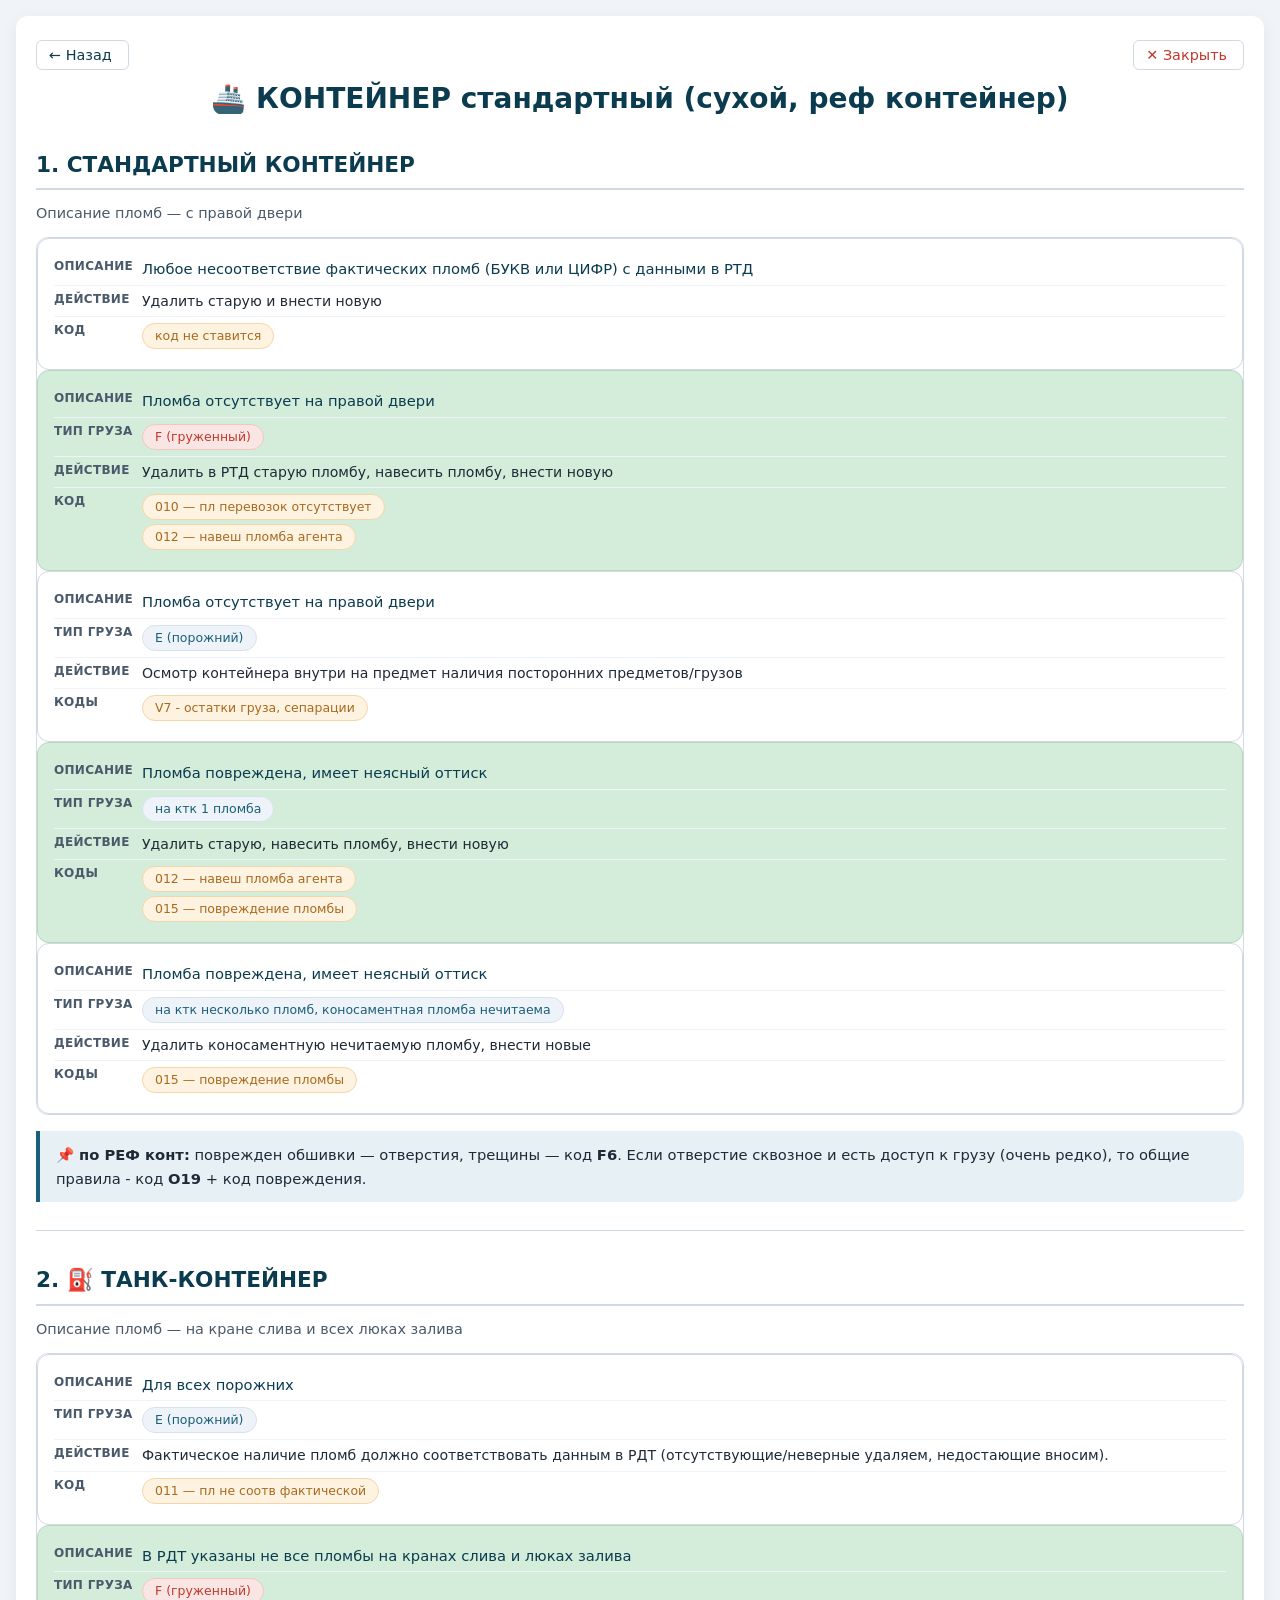
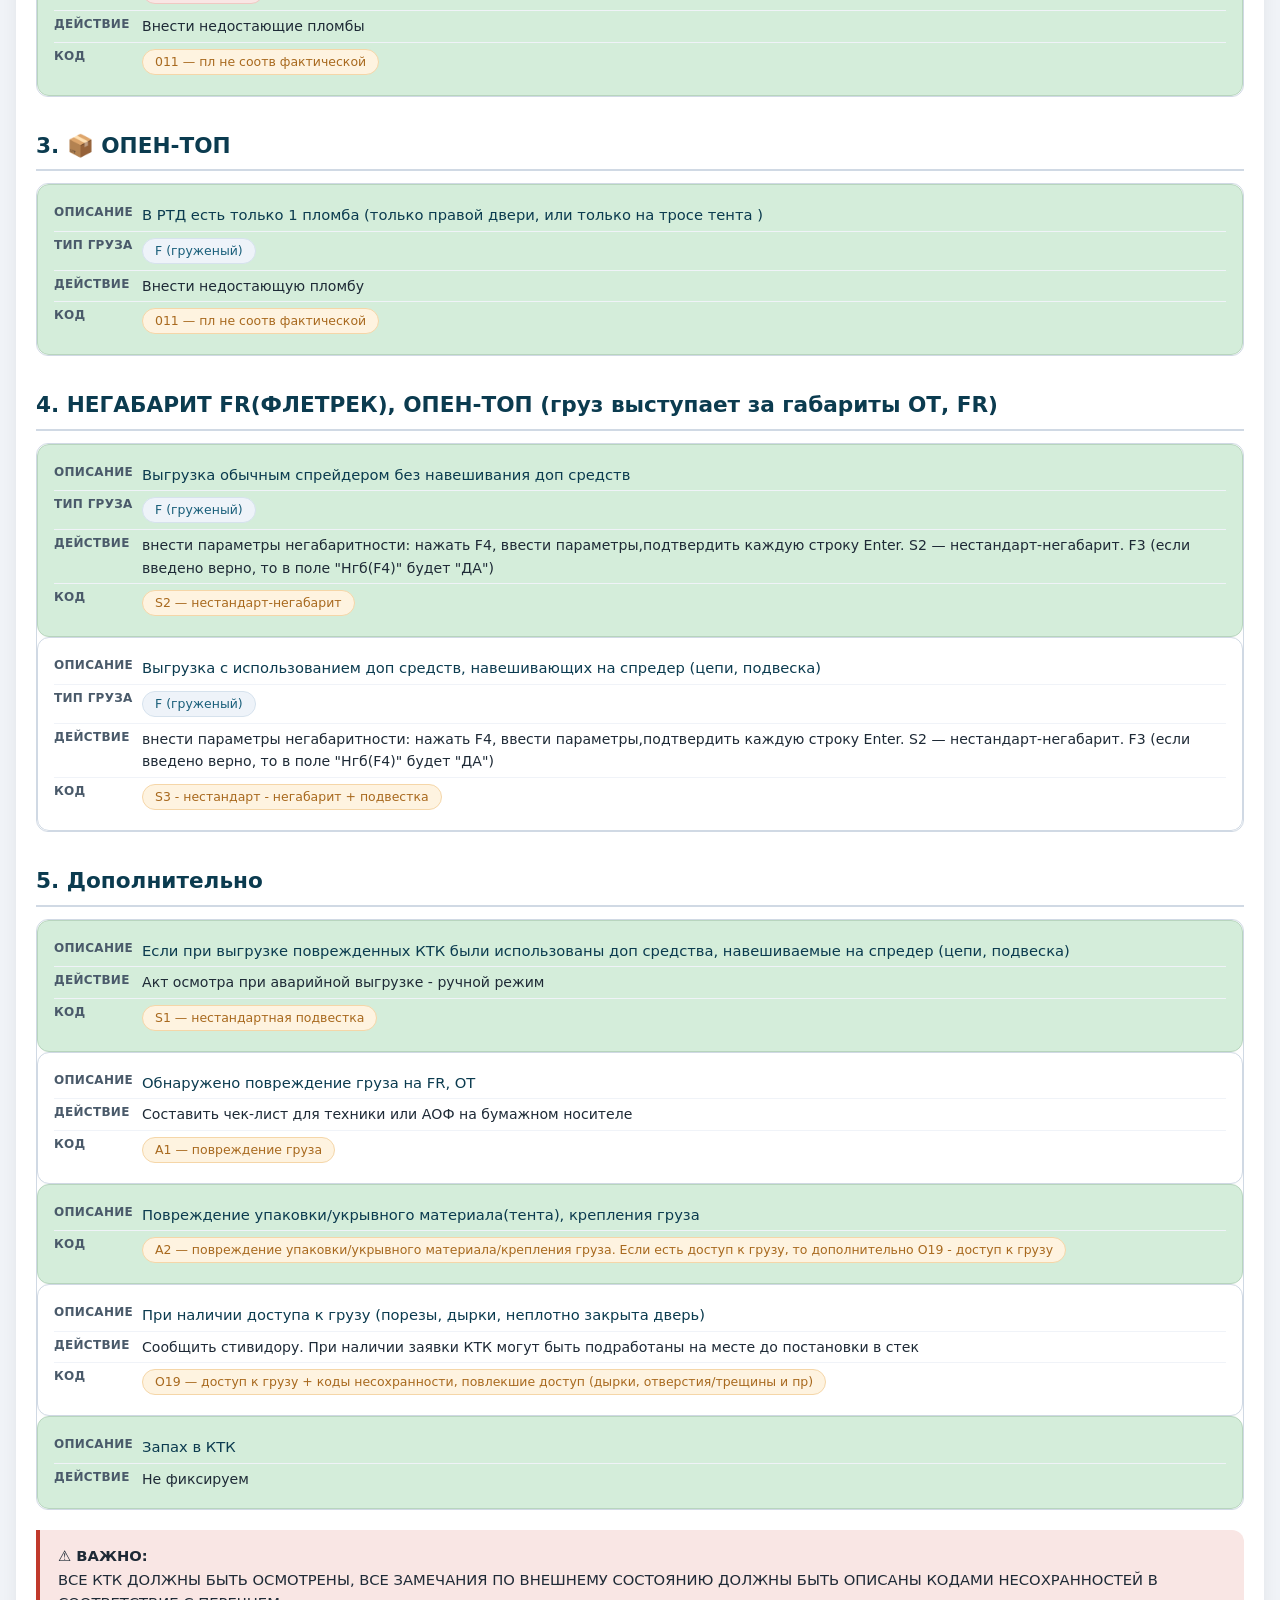
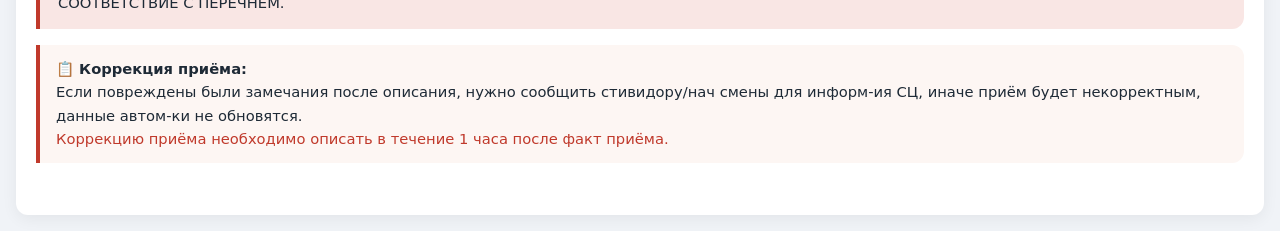
==== commit dc19ae75: "Update ktk_standart.html" ====
--- a/ktk_standart.html
+++ b/ktk_standart.html
@@ -635,7 +635,7 @@
             </div>
 			
 			<div class="mobile-card highlight-card">
-                <div class="mc-row"><span class="mc-label">Описание</span><span class="mc-value mc-desc">Запас в КТК</span></div>
+                <div class="mc-row"><span class="mc-label">Описание</span><span class="mc-value mc-desc">Запах в КТК</span></div>
 				<div class="mc-row"><span class="mc-label">Действие</span><span class="mc-value">Не фиксируем</span></div>
               </div>
 	
@@ -668,7 +668,7 @@
             </div>
 			
 			<div class="mobile-card highlight-card">
-                <div class="mc-row"><span class="mc-label">Описание</span><span class="mc-value mc-desc">Запас в КТК</span></div>
+                <div class="mc-row"><span class="mc-label">Описание</span><span class="mc-value mc-desc">Запах в КТК</span></div>
 				<div class="mc-row"><span class="mc-label">Действие</span><span class="mc-value">Не фиксируем</span></div>
               </div>
 	
@@ -695,4 +695,4 @@
 <!-- /.page -->
 
 </body>
-</html>+</html>
